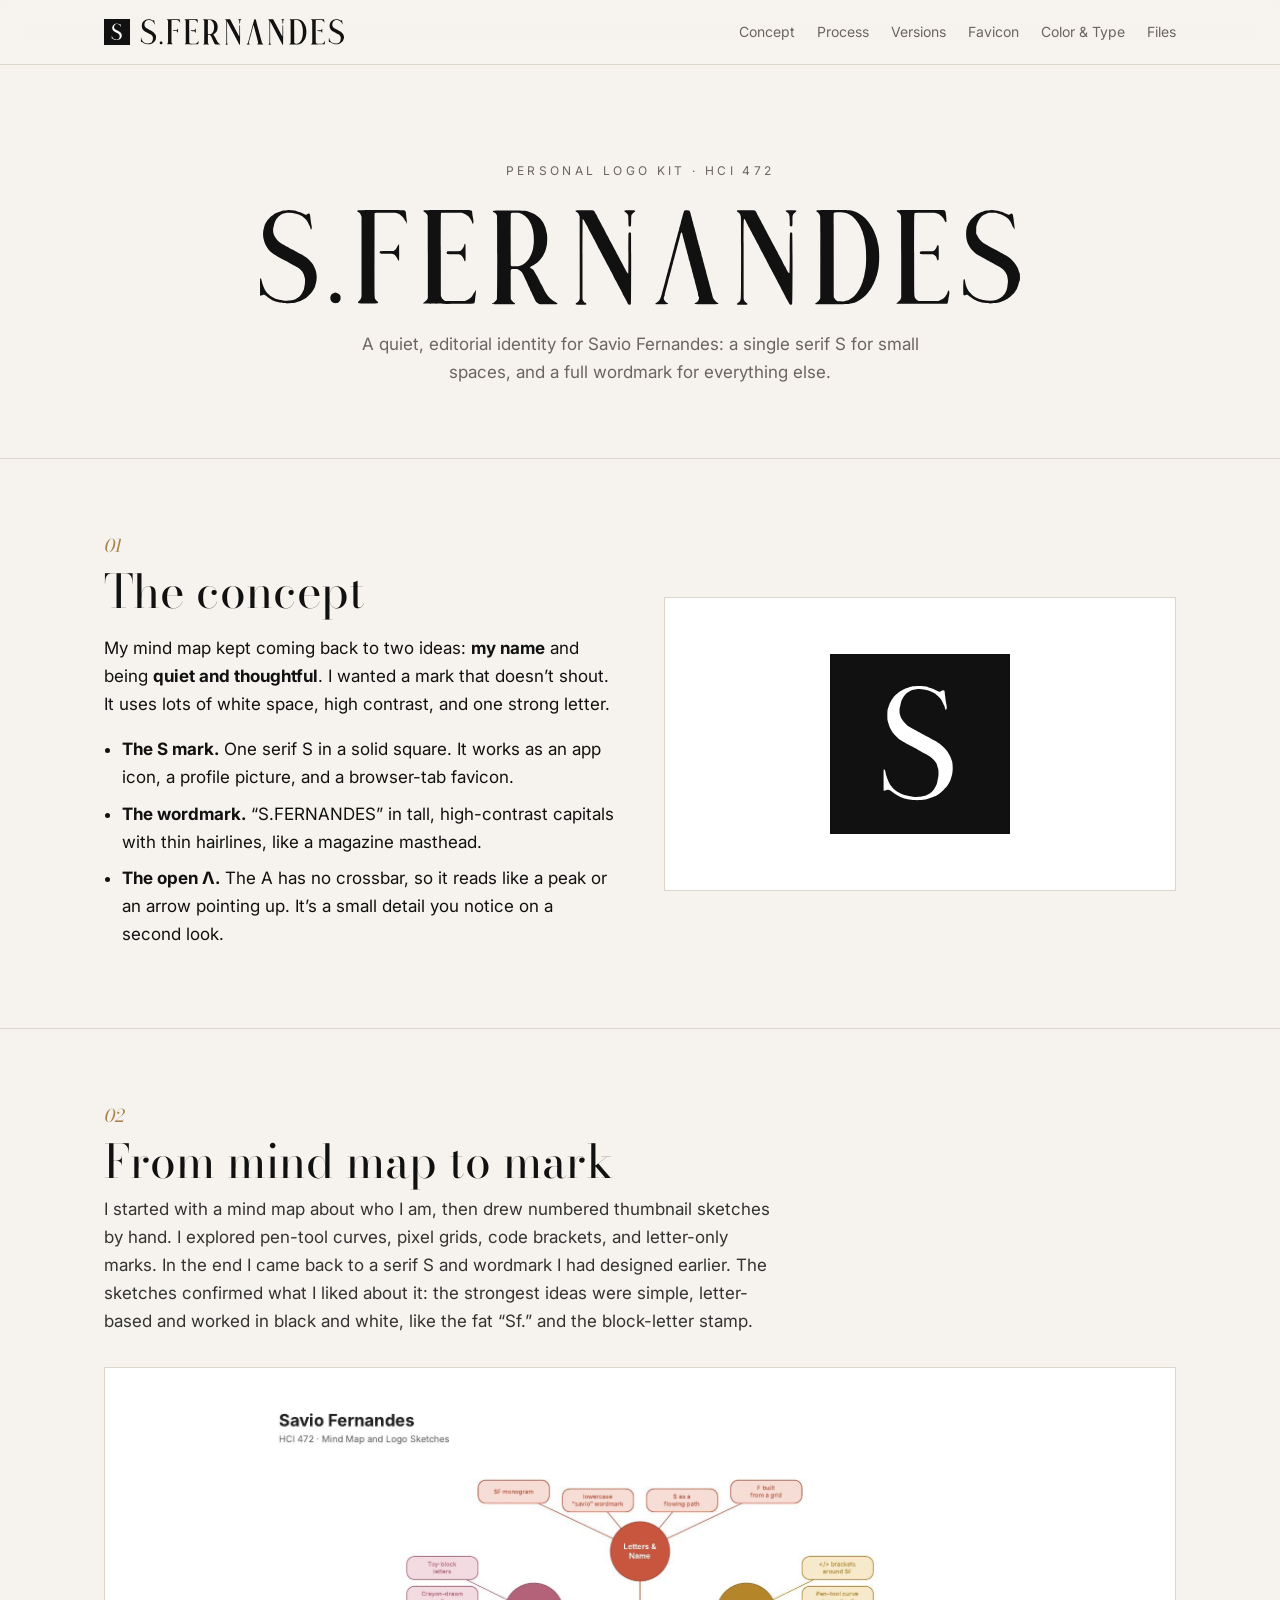
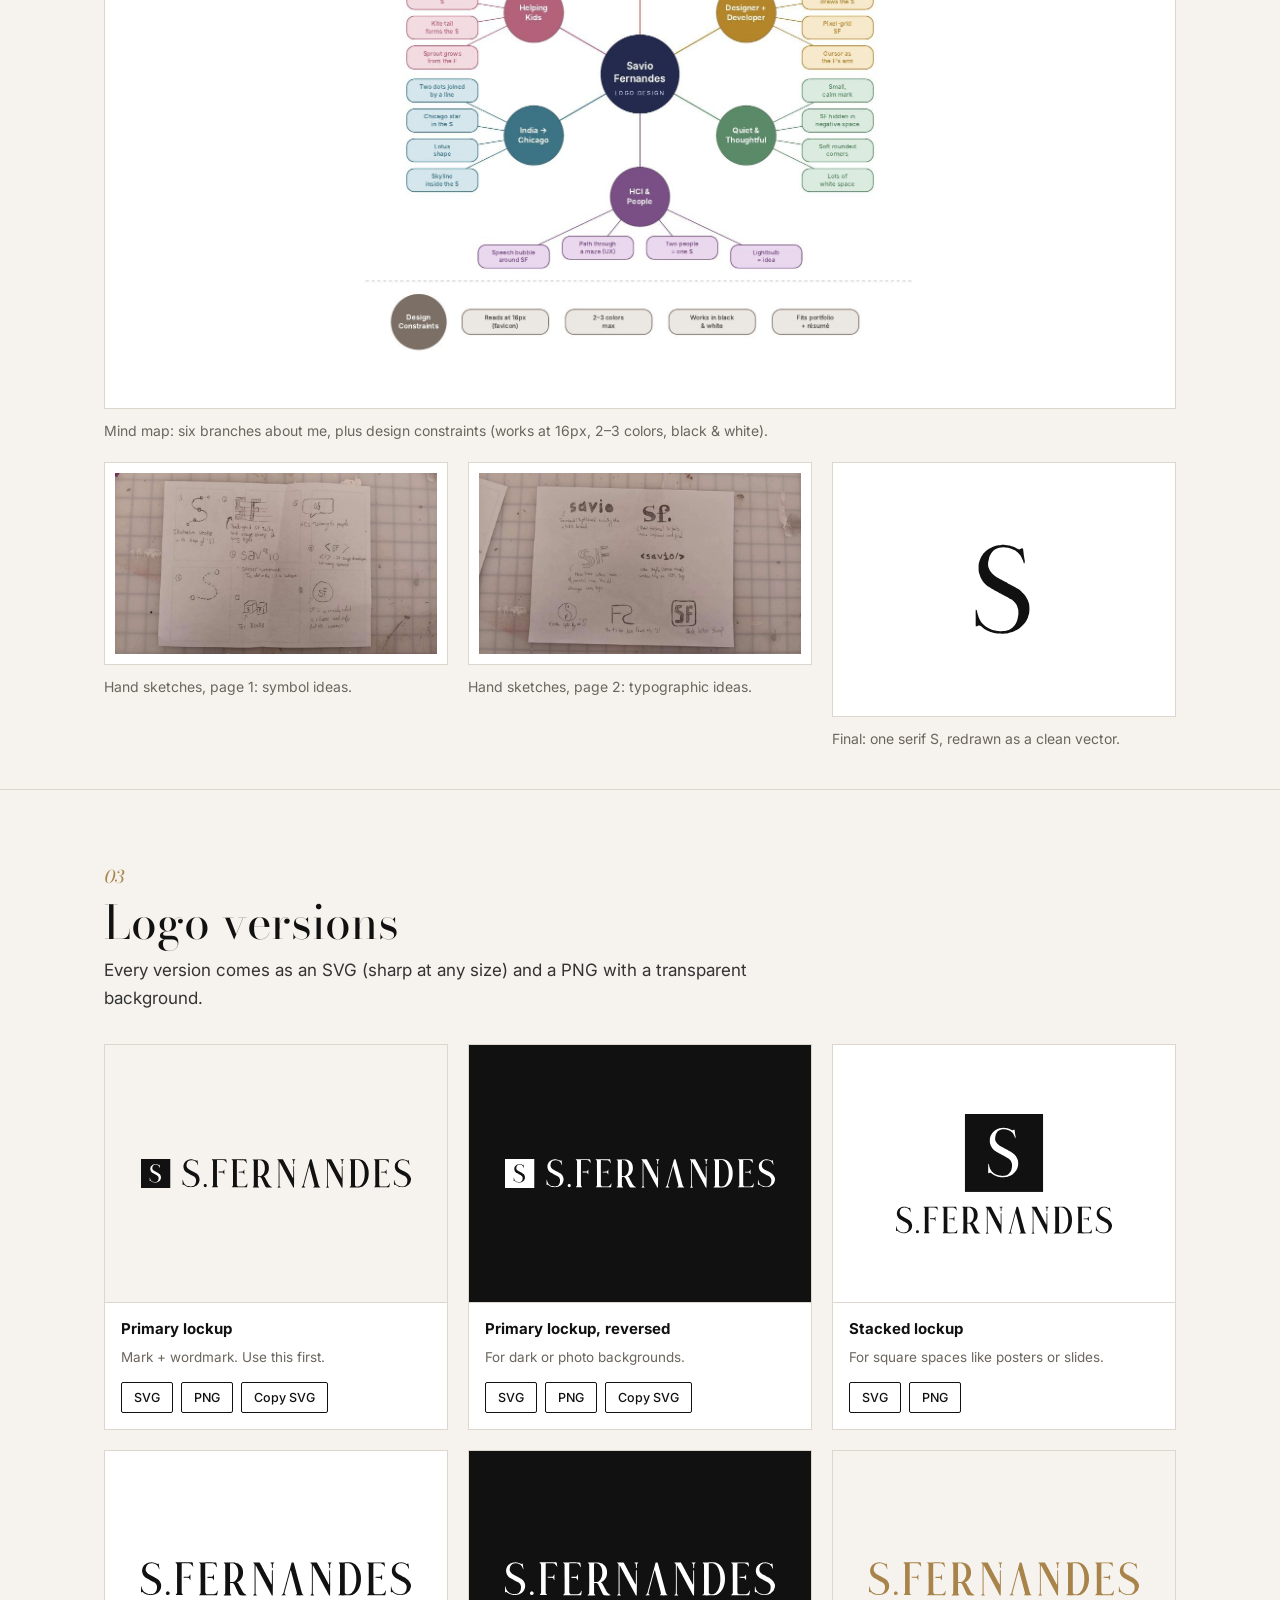
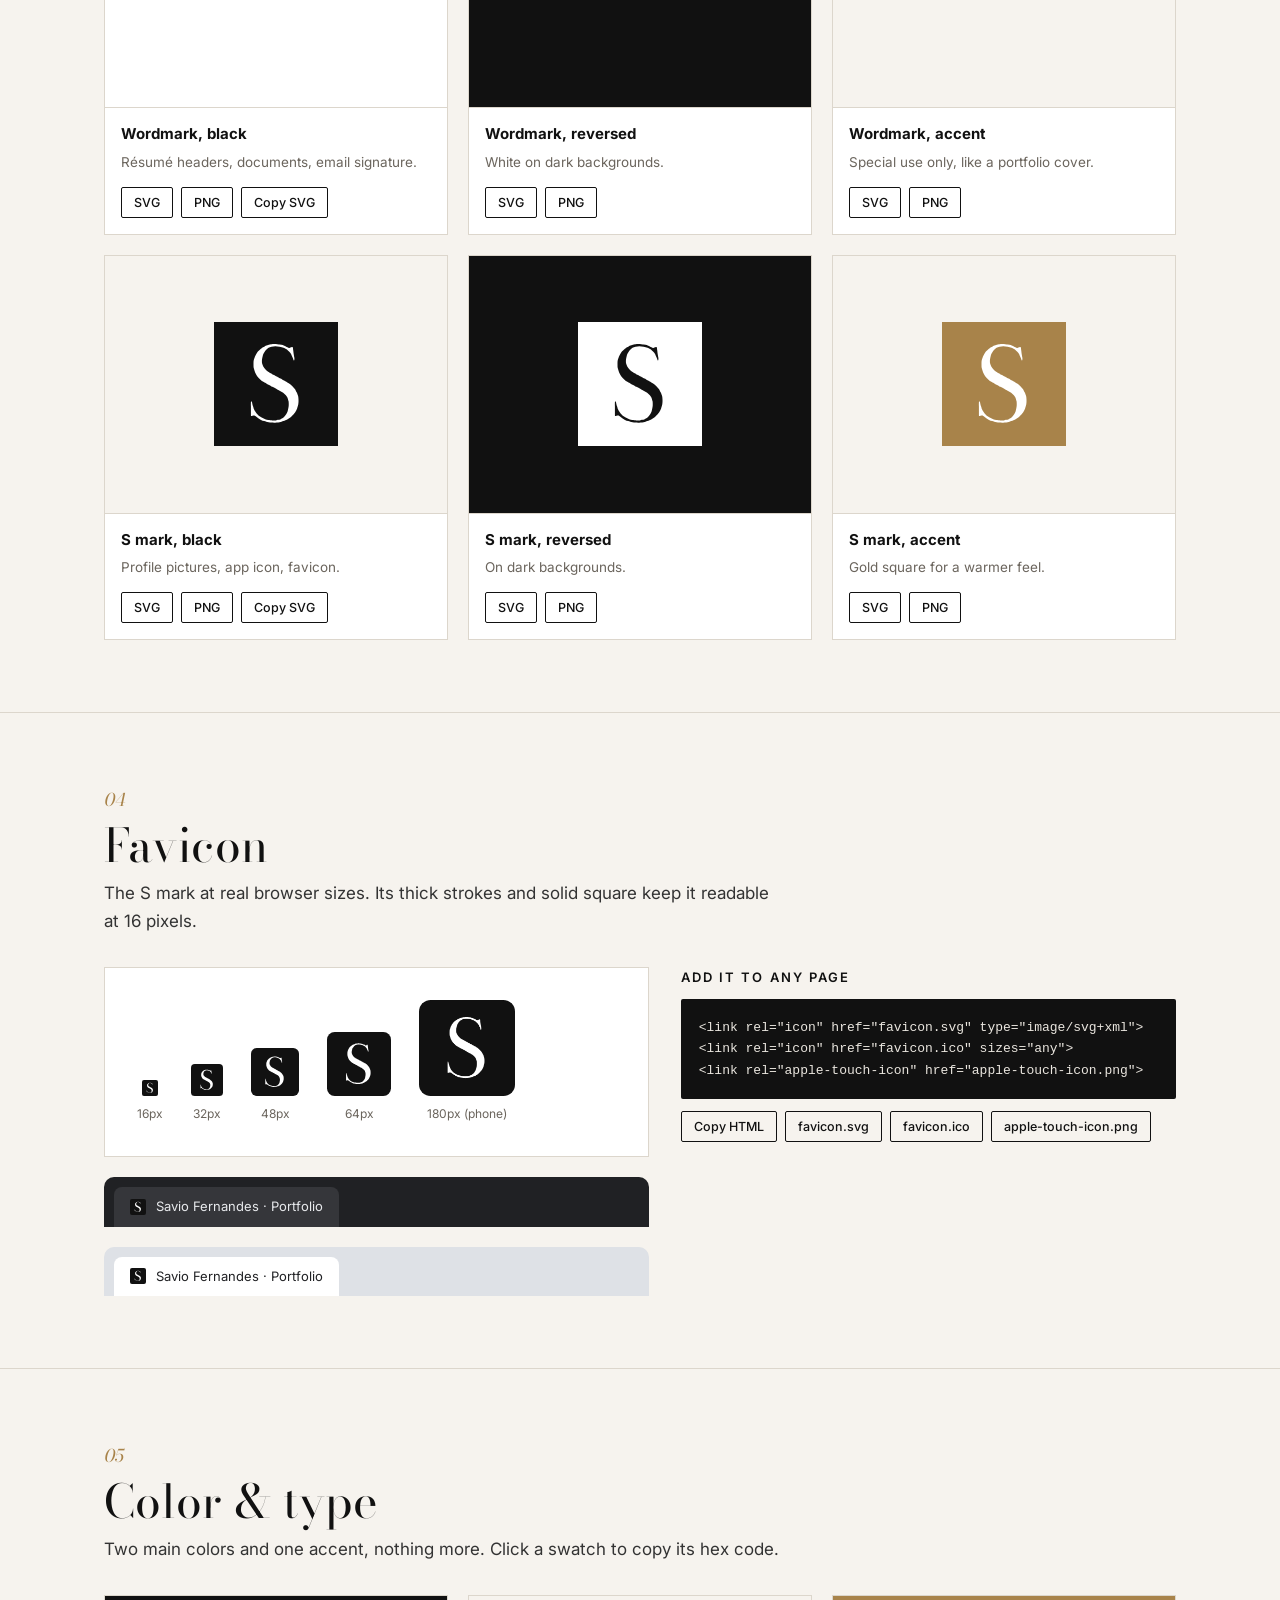
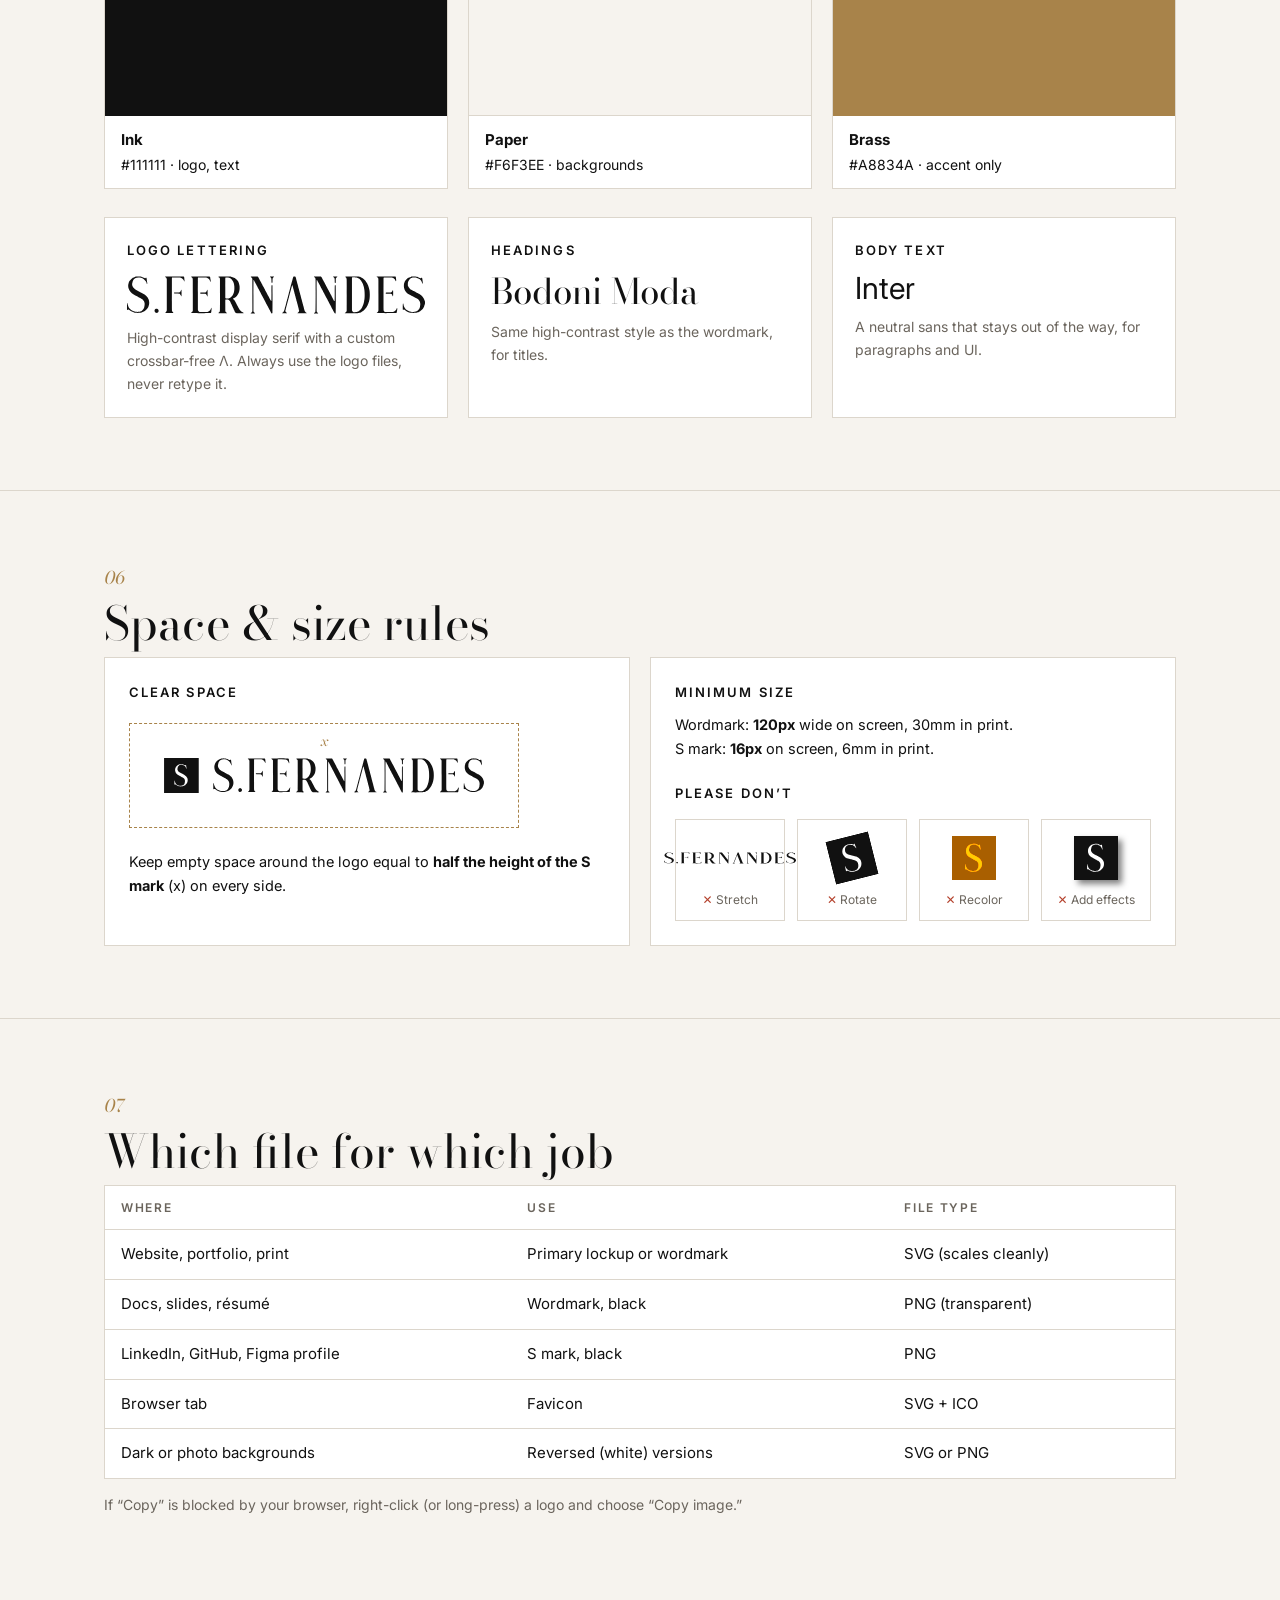
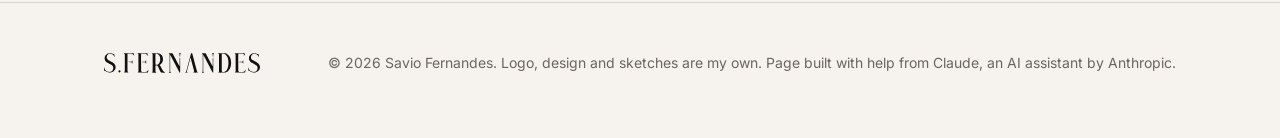
==== Logo/index.html @ 3e01d966 "Add files via upload" ====
<!DOCTYPE html>
<html lang="en">
<head>
  <meta charset="UTF-8">
  <meta name="viewport" content="width=device-width, initial-scale=1.0">
  <meta name="author" content="Savio Fernandes">
  <title>S.Fernandes Logo Kit</title>
  <link rel="icon" href="favicon.svg" type="image/svg+xml">
  <link rel="icon" href="favicon.ico" sizes="any">
  <link rel="apple-touch-icon" href="apple-touch-icon.png">
  <link rel="preconnect" href="https://fonts.googleapis.com">
  <link rel="preconnect" href="https://fonts.gstatic.com" crossorigin>
  <link href="https://fonts.googleapis.com/css2?family=Bodoni+Moda:ital,opsz,wght@0,6..96,400;0,6..96,500;1,6..96,400&family=Inter:wght@400;500;600&display=swap" rel="stylesheet">
  <style>
    :root{
      --ink:#111111; --paper:#F6F3EE; --gold:#A8834A; --line:#dcd6cc; --muted:#6b655d; --white:#ffffff;
      --serif:"Bodoni Moda", Didot, "Times New Roman", serif;
      --sans:"Inter", system-ui, -apple-system, "Segoe UI", sans-serif;
    }
    *{box-sizing:border-box}
    html{scroll-behavior:smooth}
    body{margin:0;background:var(--paper);color:var(--ink);font-family:var(--sans);font-size:17px;line-height:1.65}
    img{max-width:100%;display:block}
    a{color:inherit}
    .wrap{max-width:1120px;margin:0 auto;padding:0 24px}
    @media (max-width:600px){.wrap{padding:0 16px}}

    /* nav */
    .nav{position:sticky;top:0;z-index:10;background:rgba(246,243,238,.92);backdrop-filter:blur(8px);border-bottom:1px solid var(--line)}
    .nav .wrap{display:flex;align-items:center;justify-content:space-between;gap:16px;height:64px}
    .nav .brand img{height:26px;width:auto}
    .nav ul{list-style:none;margin:0;padding:0;display:flex;gap:22px;font-size:14px}
    .nav a{text-decoration:none;color:var(--muted)}
    .nav a:hover{color:var(--ink)}
    @media (max-width:820px){.nav ul{display:none}}

    /* hero */
    .hero{padding:96px 0 72px;text-align:center}
    .hero .eyebrow{font-size:12px;letter-spacing:.28em;text-transform:uppercase;color:var(--muted)}
    .hero .word{width:min(760px,100%);margin:28px auto 24px}
    .hero p{max-width:560px;margin:0 auto;color:var(--muted)}

    section{padding:72px 0;border-top:1px solid var(--line)}
    h2{font-family:var(--serif);font-weight:400;font-size:clamp(2rem,4.5vw,2.9rem);line-height:1.1;margin:0 0 8px}
    h3{font-family:var(--sans);font-size:13px;font-weight:600;letter-spacing:.16em;text-transform:uppercase;margin:0 0 10px}
    .lead{max-width:680px;color:#333;margin:0 0 32px}
    .num{font-family:var(--serif);font-style:italic;color:var(--gold);font-size:1.1rem;margin-bottom:6px;display:block}

    /* concept */
    .concept{display:grid;grid-template-columns:1fr 1fr;gap:48px;align-items:center}
    .concept .art{background:var(--white);border:1px solid var(--line);padding:56px;display:grid;place-items:center}
    .concept .art img{width:180px}
    .concept ul{padding-left:18px;margin:16px 0 0}
    .concept li{margin-bottom:8px}
    @media (max-width:820px){.concept{grid-template-columns:1fr}}

    /* process */
    .process{display:grid;grid-template-columns:repeat(3,1fr);gap:20px}
    figure{margin:0}
    figure .frame{background:var(--white);border:1px solid var(--line);padding:10px}
    figcaption{font-size:14px;color:var(--muted);margin-top:10px}
    .process figure:first-child{grid-column:1 / -1}
    .process figure:first-child .frame img{max-height:620px;margin:0 auto}
    .final-row{display:grid;grid-template-columns:1fr 1fr;gap:20px;margin-top:20px}
    .final-row .frame{display:grid;place-items:center;min-height:200px;padding:40px}
    @media (max-width:820px){.process,.final-row{grid-template-columns:1fr}}

    /* versions */
    .grid{display:grid;grid-template-columns:repeat(3,1fr);gap:20px}
    @media (max-width:900px){.grid{grid-template-columns:repeat(2,1fr)}}
    @media (max-width:560px){.grid{grid-template-columns:1fr}}
    .card{border:1px solid var(--line);background:var(--white);display:flex;flex-direction:column}
    .card .stage{aspect-ratio:4/3;display:grid;place-items:center;padding:36px}
    .card .stage img{max-height:100%;width:auto;max-width:100%}
    .card .stage.wide img{width:100%;height:auto}
    .card .stage.ink{background:var(--ink)}
    .card .stage.paper{background:var(--paper)}
    .card .meta{padding:14px 16px 16px;border-top:1px solid var(--line)}
    .card .meta b{display:block;font-size:15px}
    .card .meta span{font-size:13.5px;color:var(--muted)}
    .btns{display:flex;flex-wrap:wrap;gap:8px;margin-top:12px}
    .btn{font:500 12.5px var(--sans);padding:7px 12px;border:1px solid var(--ink);background:transparent;color:var(--ink);cursor:pointer;text-decoration:none;border-radius:2px}
    .btn:hover{background:var(--ink);color:var(--white)}
    .btn.done{background:var(--gold);border-color:var(--gold);color:var(--white)}

    /* favicon */
    .fav{display:grid;grid-template-columns:1.1fr 1fr;gap:32px;align-items:start}
    .fav > div{min-width:0}
    @media (max-width:820px){.fav{grid-template-columns:1fr}}
    @media (max-width:560px){.sizes{gap:18px;padding:20px}.sizes div:last-child img{width:72px;height:72px}}
    .sizes{display:flex;align-items:flex-end;gap:28px;flex-wrap:wrap;background:var(--white);border:1px solid var(--line);padding:32px}
    .sizes div{text-align:center;font-size:12px;color:var(--muted)}
    .sizes img{margin:0 auto 8px;image-rendering:auto}
    .tab{margin-top:20px;background:#202124;border-radius:10px 10px 0 0;padding:10px 10px 0}
    .tab .t{display:inline-flex;align-items:center;gap:10px;background:#35363a;color:#e8eaed;font-size:13px;padding:9px 16px;border-radius:8px 8px 0 0;max-width:100%}
    .tab .t img{width:16px;height:16px}
    .tab.light{background:#dee1e6}
    .tab.light .t{background:#fff;color:#202124}
    pre{background:var(--ink);color:#eae6df;padding:18px;font-size:13px;overflow-x:auto;border-radius:2px;margin:0}

    /* colors & type */
    .swatches{display:grid;grid-template-columns:repeat(3,1fr);gap:20px}
    @media (max-width:640px){.swatches{grid-template-columns:1fr}}
    .sw{border:1px solid var(--line);background:var(--white);cursor:pointer;text-align:left;padding:0;font:inherit;color:inherit}
    .sw .chip{height:120px}
    .sw .info{padding:12px 16px;font-size:14px}
    .sw .info b{display:block;font-size:15px}
    .type{display:grid;grid-template-columns:repeat(3,1fr);gap:20px;margin-top:28px}
    @media (max-width:820px){.type{grid-template-columns:1fr}}
    .type > div{border:1px solid var(--line);background:var(--white);padding:22px}
    .type .sample{font-size:2.2rem;line-height:1.1;margin:6px 0 10px}

    /* rules */
    .rules{display:grid;grid-template-columns:1fr 1fr;gap:20px}
    @media (max-width:820px){.rules{grid-template-columns:1fr}}
    .rules .box{border:1px solid var(--line);background:var(--white);padding:24px}
    .clear{position:relative;padding:34px;border:1px dashed var(--gold);display:inline-block;margin:10px 0 14px}
    .clear img{width:min(320px,60vw)}
    .clear::after{content:"x";position:absolute;top:6px;left:50%;transform:translateX(-50%);font:italic 14px var(--serif);color:var(--gold)}
    .dont{display:grid;grid-template-columns:repeat(4,1fr);gap:12px;margin-top:14px}
    @media (max-width:560px){.dont{grid-template-columns:repeat(2,1fr)}}
    .dont div{border:1px solid var(--line);padding:16px 10px 10px;text-align:center;font-size:12px;color:var(--muted)}
    .dont img{height:44px;width:auto;margin:0 auto 10px}
    .dont .x{color:#b4402b;font-weight:600}

    /* files table */
    table{width:100%;border-collapse:collapse;font-size:15px;background:var(--white);border:1px solid var(--line)}
    th,td{text-align:left;padding:12px 16px;border-bottom:1px solid var(--line);vertical-align:top}
    th{font-size:12px;letter-spacing:.14em;text-transform:uppercase;color:var(--muted);font-weight:600}
    .table-wrap{overflow-x:auto}

    footer{padding:48px 0 64px;border-top:1px solid var(--line);font-size:14px;color:var(--muted)}
    footer .wrap{display:flex;justify-content:space-between;gap:24px;flex-wrap:wrap;align-items:center}
    footer img{height:20px;width:auto}
    .toast{position:fixed;bottom:20px;left:50%;transform:translateX(-50%);background:var(--ink);color:#fff;padding:10px 16px;font-size:14px;border-radius:2px;opacity:0;transition:opacity .2s;pointer-events:none}
    .toast.show{opacity:1}
  </style>
</head>
<body>

<nav class="nav">
  <div class="wrap">
    <a class="brand" href="#top" aria-label="S.Fernandes home"><img src="files/sf-lockup-black.svg" alt="S.Fernandes logo"></a>
    <ul>
      <li><a href="#concept">Concept</a></li>
      <li><a href="#process">Process</a></li>
      <li><a href="#versions">Versions</a></li>
      <li><a href="#favicon">Favicon</a></li>
      <li><a href="#color-type">Color &amp; Type</a></li>
      <li><a href="#files">Files</a></li>
    </ul>
  </div>
</nav>

<header class="hero" id="top">
  <div class="wrap">
    <div class="eyebrow">Personal Logo Kit · HCI 472</div>
    <img class="word" src="files/sf-wordmark-black.svg" alt="S.FERNANDES wordmark">
    <p>A quiet, editorial identity for Savio Fernandes: a single serif S for small spaces, and a full wordmark for everything else.</p>
  </div>
</header>

<!-- 1. CONCEPT -->
<section id="concept">
  <div class="wrap concept">
    <div>
      <span class="num">01</span>
      <h2>The concept</h2>
      <p>My mind map kept coming back to two ideas: <b>my name</b> and being <b>quiet and thoughtful</b>. I wanted a mark that doesn’t shout. It uses lots of white space, high contrast, and one strong letter.</p>
      <ul>
        <li><b>The S mark.</b> One serif S in a solid square. It works as an app icon, a profile picture, and a browser-tab favicon.</li>
        <li><b>The wordmark.</b> “S.FERNANDES” in tall, high-contrast capitals with thin hairlines, like a magazine masthead.</li>
        <li><b>The open Λ.</b> The A has no crossbar, so it reads like a peak or an arrow pointing up. It’s a small detail you notice on a second look.</li>
      </ul>
    </div>
    <div class="art"><img src="files/sf-mark-black.svg" alt="S mark: white serif S on a black square"></div>
  </div>
</section>

<!-- 2. PROCESS -->
<section id="process">
  <div class="wrap">
    <span class="num">02</span>
    <h2>From mind map to mark</h2>
    <p class="lead">I started with a mind map about who I am, then drew numbered thumbnail sketches by hand. I explored pen-tool curves, pixel grids, code brackets, and letter-only marks. In the end I came back to a serif S and wordmark I had designed earlier. The sketches confirmed what I liked about it: the strongest ideas were simple, letter-based and worked in black and white, like the fat “Sf.” and the block-letter stamp.</p>
    <div class="process">
      <figure>
        <div class="frame"><img src="img/mind-map.jpg" alt="Mind map with branches: Letters and Name, Designer plus Developer, Quiet and Thoughtful, HCI and People, India to Chicago, Helping Kids, and design constraints" loading="lazy"></div>
        <figcaption>Mind map: six branches about me, plus design constraints (works at 16px, 2–3 colors, black &amp; white).</figcaption>
      </figure>
      <figure>
        <div class="frame"><img src="img/sketches-1.jpg" alt="Hand-drawn logo sketches 1 to 8, including a pen-tool S, pixel-grid SF, speech bubble and toy blocks" loading="lazy"></div>
        <figcaption>Hand sketches, page 1: symbol ideas.</figcaption>
      </figure>
      <figure>
        <div class="frame"><img src="img/sketches-2.jpg" alt="Hand-drawn typographic logo sketches including savio, Sf., neon SF, code-style savio and block-letter SF stamp" loading="lazy"></div>
        <figcaption>Hand sketches, page 2: typographic ideas.</figcaption>
      </figure>
      <figure>
        <div class="frame" style="display:grid;place-items:center;min-height:100%;padding:40px"><img src="files/sf-mark-s-only-black.svg" alt="Final S letterform" style="width:140px"></div>
        <figcaption>Final: one serif S, redrawn as a clean vector.</figcaption>
      </figure>
    </div>
  </div>
</section>

<!-- 3. VERSIONS -->
<section id="versions">
  <div class="wrap">
    <span class="num">03</span>
    <h2>Logo versions</h2>
    <p class="lead">Every version comes as an SVG (sharp at any size) and a PNG with a transparent background.</p>
    <div class="grid">

      <div class="card"><div class="stage paper wide"><img src="files/sf-lockup-black.svg" alt="Primary lockup, black"></div>
        <div class="meta"><b>Primary lockup</b><span>Mark + wordmark. Use this first.</span>
        <div class="btns"><a class="btn" href="files/sf-lockup-black.svg" download>SVG</a><a class="btn" href="files/sf-lockup-black.png" download>PNG</a><button class="btn" data-copy-svg="files/sf-lockup-black.svg">Copy SVG</button></div></div></div>

      <div class="card"><div class="stage ink wide"><img src="files/sf-lockup-white.svg" alt="Primary lockup, reversed white"></div>
        <div class="meta"><b>Primary lockup, reversed</b><span>For dark or photo backgrounds.</span>
        <div class="btns"><a class="btn" href="files/sf-lockup-white.svg" download>SVG</a><a class="btn" href="files/sf-lockup-white.png" download>PNG</a><button class="btn" data-copy-svg="files/sf-lockup-white.svg">Copy SVG</button></div></div></div>

      <div class="card"><div class="stage"><img src="files/sf-stacked-black.svg" alt="Stacked lockup" style="width:80%;height:auto"></div>
        <div class="meta"><b>Stacked lockup</b><span>For square spaces like posters or slides.</span>
        <div class="btns"><a class="btn" href="files/sf-stacked-black.svg" download>SVG</a><a class="btn" href="files/sf-stacked-black.png" download>PNG</a></div></div></div>

      <div class="card"><div class="stage wide"><img src="files/sf-wordmark-black.svg" alt="Wordmark black"></div>
        <div class="meta"><b>Wordmark, black</b><span>Résumé headers, documents, email signature.</span>
        <div class="btns"><a class="btn" href="files/sf-wordmark-black.svg" download>SVG</a><a class="btn" href="files/sf-wordmark-black.png" download>PNG</a><button class="btn" data-copy-svg="files/sf-wordmark-black.svg">Copy SVG</button></div></div></div>

      <div class="card"><div class="stage ink wide"><img src="files/sf-wordmark-white.svg" alt="Wordmark white"></div>
        <div class="meta"><b>Wordmark, reversed</b><span>White on dark backgrounds.</span>
        <div class="btns"><a class="btn" href="files/sf-wordmark-white.svg" download>SVG</a><a class="btn" href="files/sf-wordmark-white.png" download>PNG</a></div></div></div>

      <div class="card"><div class="stage paper wide"><img src="files/sf-wordmark-gold.svg" alt="Wordmark gold"></div>
        <div class="meta"><b>Wordmark, accent</b><span>Special use only, like a portfolio cover.</span>
        <div class="btns"><a class="btn" href="files/sf-wordmark-gold.svg" download>SVG</a><a class="btn" href="files/sf-wordmark-gold.png" download>PNG</a></div></div></div>

      <div class="card"><div class="stage paper"><img src="files/sf-mark-black.svg" alt="S mark black" style="width:46%;height:auto"></div>
        <div class="meta"><b>S mark, black</b><span>Profile pictures, app icon, favicon.</span>
        <div class="btns"><a class="btn" href="files/sf-mark-black.svg" download>SVG</a><a class="btn" href="files/sf-mark-black.png" download>PNG</a><button class="btn" data-copy-svg="files/sf-mark-black.svg">Copy SVG</button></div></div></div>

      <div class="card"><div class="stage ink"><img src="files/sf-mark-white.svg" alt="S mark white" style="width:46%;height:auto"></div>
        <div class="meta"><b>S mark, reversed</b><span>On dark backgrounds.</span>
        <div class="btns"><a class="btn" href="files/sf-mark-white.svg" download>SVG</a><a class="btn" href="files/sf-mark-white.png" download>PNG</a></div></div></div>

      <div class="card"><div class="stage paper"><img src="files/sf-mark-gold.svg" alt="S mark gold" style="width:46%;height:auto"></div>
        <div class="meta"><b>S mark, accent</b><span>Gold square for a warmer feel.</span>
        <div class="btns"><a class="btn" href="files/sf-mark-gold.svg" download>SVG</a><a class="btn" href="files/sf-mark-gold.png" download>PNG</a></div></div></div>

    </div>
  </div>
</section>

<!-- 4. FAVICON -->
<section id="favicon">
  <div class="wrap">
    <span class="num">04</span>
    <h2>Favicon</h2>
    <p class="lead">The S mark at real browser sizes. Its thick strokes and solid square keep it readable at 16 pixels.</p>
    <div class="fav">
      <div>
        <div class="sizes">
          <div><img src="favicon.svg" width="16" height="16" alt="">16px</div>
          <div><img src="favicon.svg" width="32" height="32" alt="">32px</div>
          <div><img src="favicon.svg" width="48" height="48" alt="">48px</div>
          <div><img src="favicon.svg" width="64" height="64" alt="">64px</div>
          <div><img src="apple-touch-icon.png" width="96" height="96" alt="">180px (phone)</div>
        </div>
        <div class="tab"><span class="t"><img src="favicon.svg" alt="">Savio Fernandes · Portfolio</span></div>
        <div class="tab light"><span class="t"><img src="favicon.svg" alt="">Savio Fernandes · Portfolio</span></div>
      </div>
      <div>
        <h3>Add it to any page</h3>
<pre id="favcode">&lt;link rel="icon" href="favicon.svg" type="image/svg+xml"&gt;
&lt;link rel="icon" href="favicon.ico" sizes="any"&gt;
&lt;link rel="apple-touch-icon" href="apple-touch-icon.png"&gt;</pre>
        <div class="btns">
          <button class="btn" data-copy-text="favcode">Copy HTML</button>
          <a class="btn" href="favicon.svg" download>favicon.svg</a>
          <a class="btn" href="favicon.ico" download>favicon.ico</a>
          <a class="btn" href="apple-touch-icon.png" download>apple-touch-icon.png</a>
        </div>
      </div>
    </div>
  </div>
</section>

<!-- 5. COLOR & TYPE -->
<section id="color-type">
  <div class="wrap">
    <span class="num">05</span>
    <h2>Color &amp; type</h2>
    <p class="lead">Two main colors and one accent, nothing more. Click a swatch to copy its hex code.</p>
    <div class="swatches">
      <button class="sw" data-hex="#111111"><div class="chip" style="background:#111111"></div><div class="info"><b>Ink</b>#111111 · logo, text</div></button>
      <button class="sw" data-hex="#F6F3EE"><div class="chip" style="background:#F6F3EE;border-bottom:1px solid var(--line)"></div><div class="info"><b>Paper</b>#F6F3EE · backgrounds</div></button>
      <button class="sw" data-hex="#A8834A"><div class="chip" style="background:#A8834A"></div><div class="info"><b>Brass</b>#A8834A · accent only</div></button>
    </div>
    <div class="type">
      <div><h3>Logo lettering</h3><img src="files/sf-wordmark-black.svg" alt="" style="margin:14px 0 12px"><p style="margin:0;font-size:14px;color:var(--muted)">High-contrast display serif with a custom crossbar-free Λ. Always use the logo files, never retype it.</p></div>
      <div><h3>Headings</h3><div class="sample" style="font-family:var(--serif)">Bodoni Moda</div><p style="margin:0;font-size:14px;color:var(--muted)">Same high-contrast style as the wordmark, for titles.</p></div>
      <div><h3>Body text</h3><div class="sample" style="font-family:var(--sans);font-size:1.9rem">Inter</div><p style="margin:0;font-size:14px;color:var(--muted)">A neutral sans that stays out of the way, for paragraphs and UI.</p></div>
    </div>
  </div>
</section>

<!-- 6. RULES -->
<section id="rules">
  <div class="wrap">
    <span class="num">06</span>
    <h2>Space &amp; size rules</h2>
    <div class="rules">
      <div class="box">
        <h3>Clear space</h3>
        <div class="clear"><img src="files/sf-lockup-black.svg" alt="Lockup with clear space shown"></div>
        <p style="margin:0;font-size:14.5px">Keep empty space around the logo equal to <b>half the height of the S mark</b> (x) on every side.</p>
      </div>
      <div class="box">
        <h3>Minimum size</h3>
        <p style="font-size:14.5px;margin:0 0 6px">Wordmark: <b>120px</b> wide on screen, 30mm in print.<br>S mark: <b>16px</b> on screen, 6mm in print.</p>
        <h3 style="margin-top:22px">Please don’t</h3>
        <div class="dont">
          <div><img src="files/sf-wordmark-black.svg" alt="" style="transform:scaleX(1.5);height:16px;margin:14px auto 24px"><span class="x">✕</span> Stretch</div>
          <div><img src="files/sf-mark-black.svg" alt="" style="transform:rotate(-14deg)"><span class="x">✕</span> Rotate</div>
          <div><img src="files/sf-mark-black.svg" alt="" style="filter:hue-rotate(90deg) invert(.3) sepia(1) saturate(6)"><span class="x">✕</span> Recolor</div>
          <div><img src="files/sf-mark-black.svg" alt="" style="filter:drop-shadow(4px 4px 3px rgba(0,0,0,.5))"><span class="x">✕</span> Add effects</div>
        </div>
      </div>
    </div>
  </div>
</section>

<!-- 7. FILES -->
<section id="files">
  <div class="wrap">
    <span class="num">07</span>
    <h2>Which file for which job</h2>
    <div class="table-wrap">
      <table>
        <tr><th>Where</th><th>Use</th><th>File type</th></tr>
        <tr><td>Website, portfolio, print</td><td>Primary lockup or wordmark</td><td>SVG (scales cleanly)</td></tr>
        <tr><td>Docs, slides, résumé</td><td>Wordmark, black</td><td>PNG (transparent)</td></tr>
        <tr><td>LinkedIn, GitHub, Figma profile</td><td>S mark, black</td><td>PNG</td></tr>
        <tr><td>Browser tab</td><td>Favicon</td><td>SVG + ICO</td></tr>
        <tr><td>Dark or photo backgrounds</td><td>Reversed (white) versions</td><td>SVG or PNG</td></tr>
      </table>
    </div>
    <p style="font-size:14px;color:var(--muted);margin-top:14px">If “Copy” is blocked by your browser, right-click (or long-press) a logo and choose “Copy image.”</p>
  </div>
</section>

<footer>
  <div class="wrap">
    <img src="files/sf-wordmark-black.svg" alt="S.FERNANDES">
    <span>© 2026 Savio Fernandes. Logo, design and sketches are my own. Page built with help from Claude, an AI assistant by Anthropic.</span>
  </div>
</footer>

<div class="toast" id="toast">Copied</div>

<script>
  const toast = document.getElementById('toast');
  function flash(msg, btn){
    toast.textContent = msg; toast.classList.add('show');
    setTimeout(() => toast.classList.remove('show'), 1400);
    if (btn){ btn.classList.add('done'); setTimeout(() => btn.classList.remove('done'), 1400); }
  }
  async function copy(text, btn, msg){
    try { await navigator.clipboard.writeText(text); flash(msg, btn); }
    catch(e){ flash('Copy blocked. Right-click the logo instead.', btn); }
  }
  document.querySelectorAll('[data-copy-svg]').forEach(b => b.addEventListener('click', async () => {
    try { const r = await fetch(b.dataset.copySvg); copy(await r.text(), b, 'SVG code copied'); }
    catch(e){ flash('Copy works once the page is online.', b); }
  }));
  document.querySelectorAll('[data-copy-text]').forEach(b => b.addEventListener('click', () =>
    copy(document.getElementById(b.dataset.copyText).textContent, b, 'HTML copied')));
  document.querySelectorAll('[data-hex]').forEach(b => b.addEventListener('click', () =>
    copy(b.dataset.hex, null, b.dataset.hex + ' copied')));
</script>
</body>
</html>
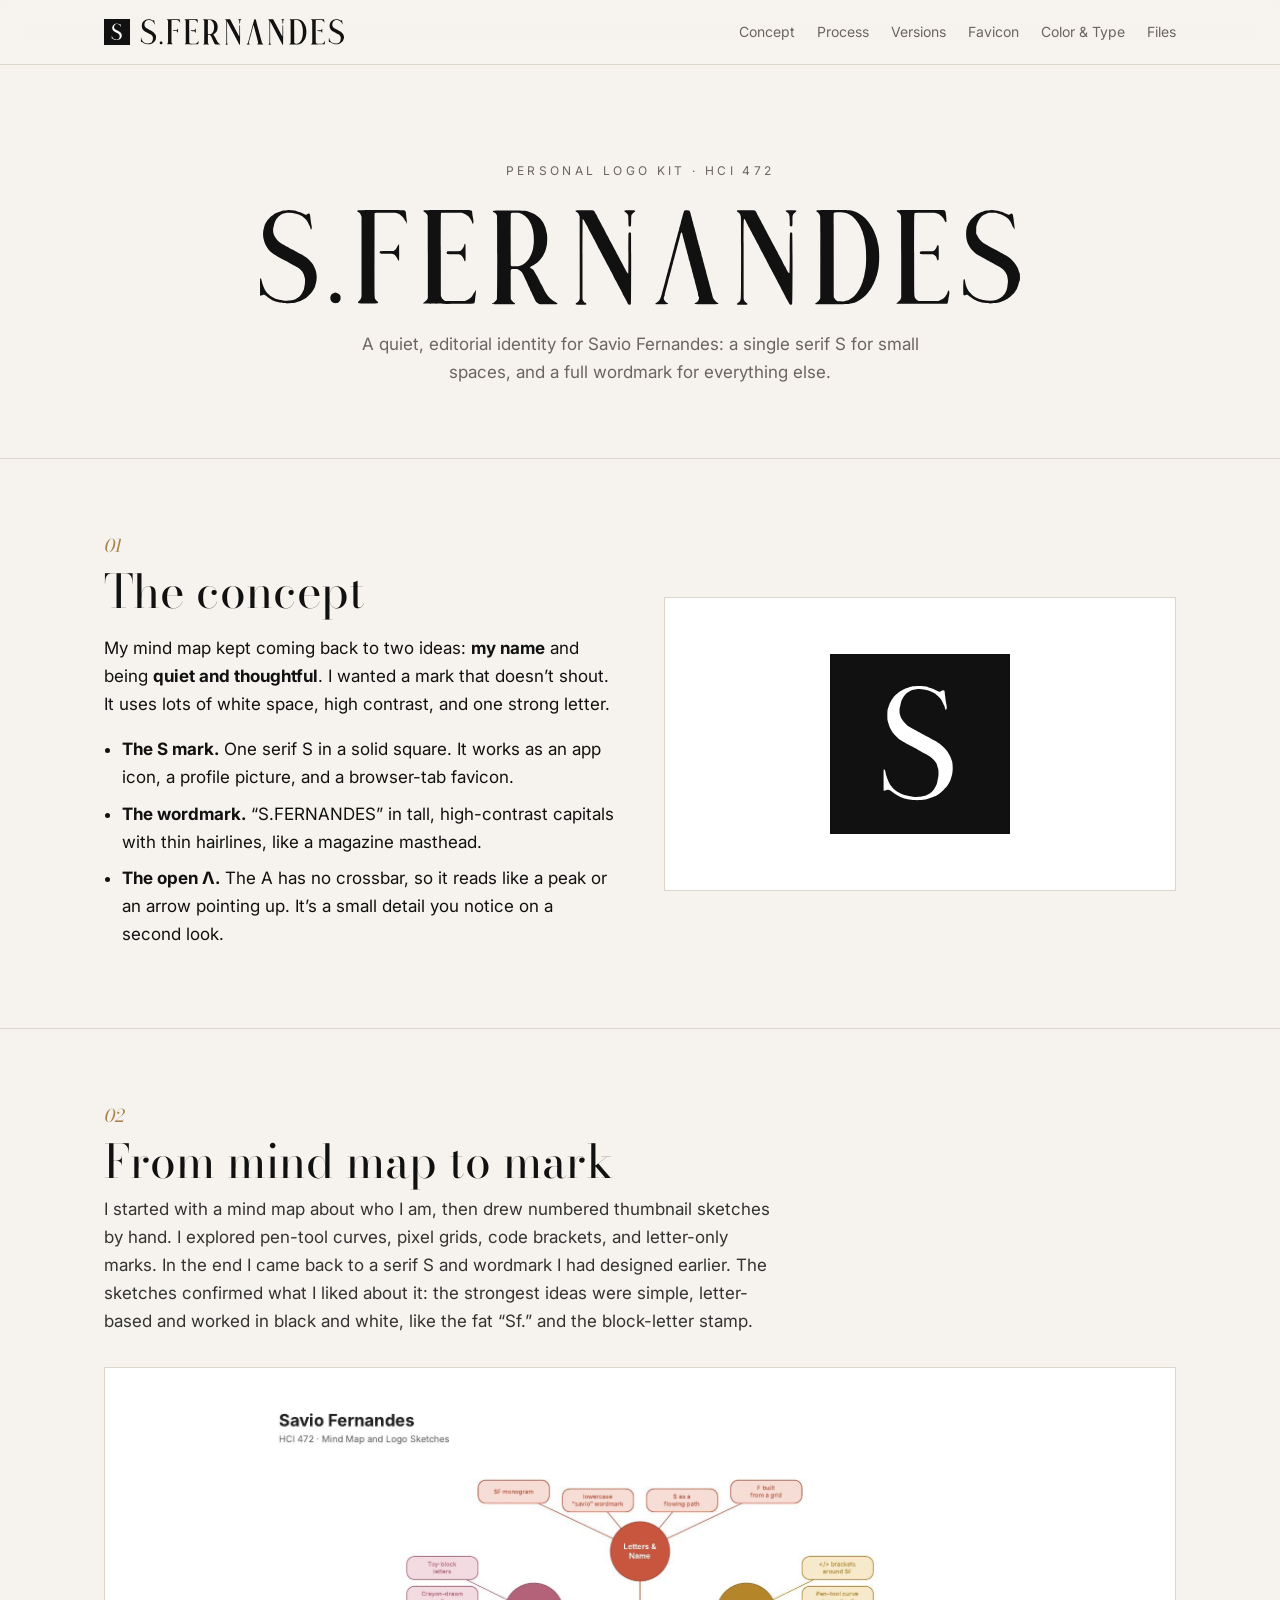
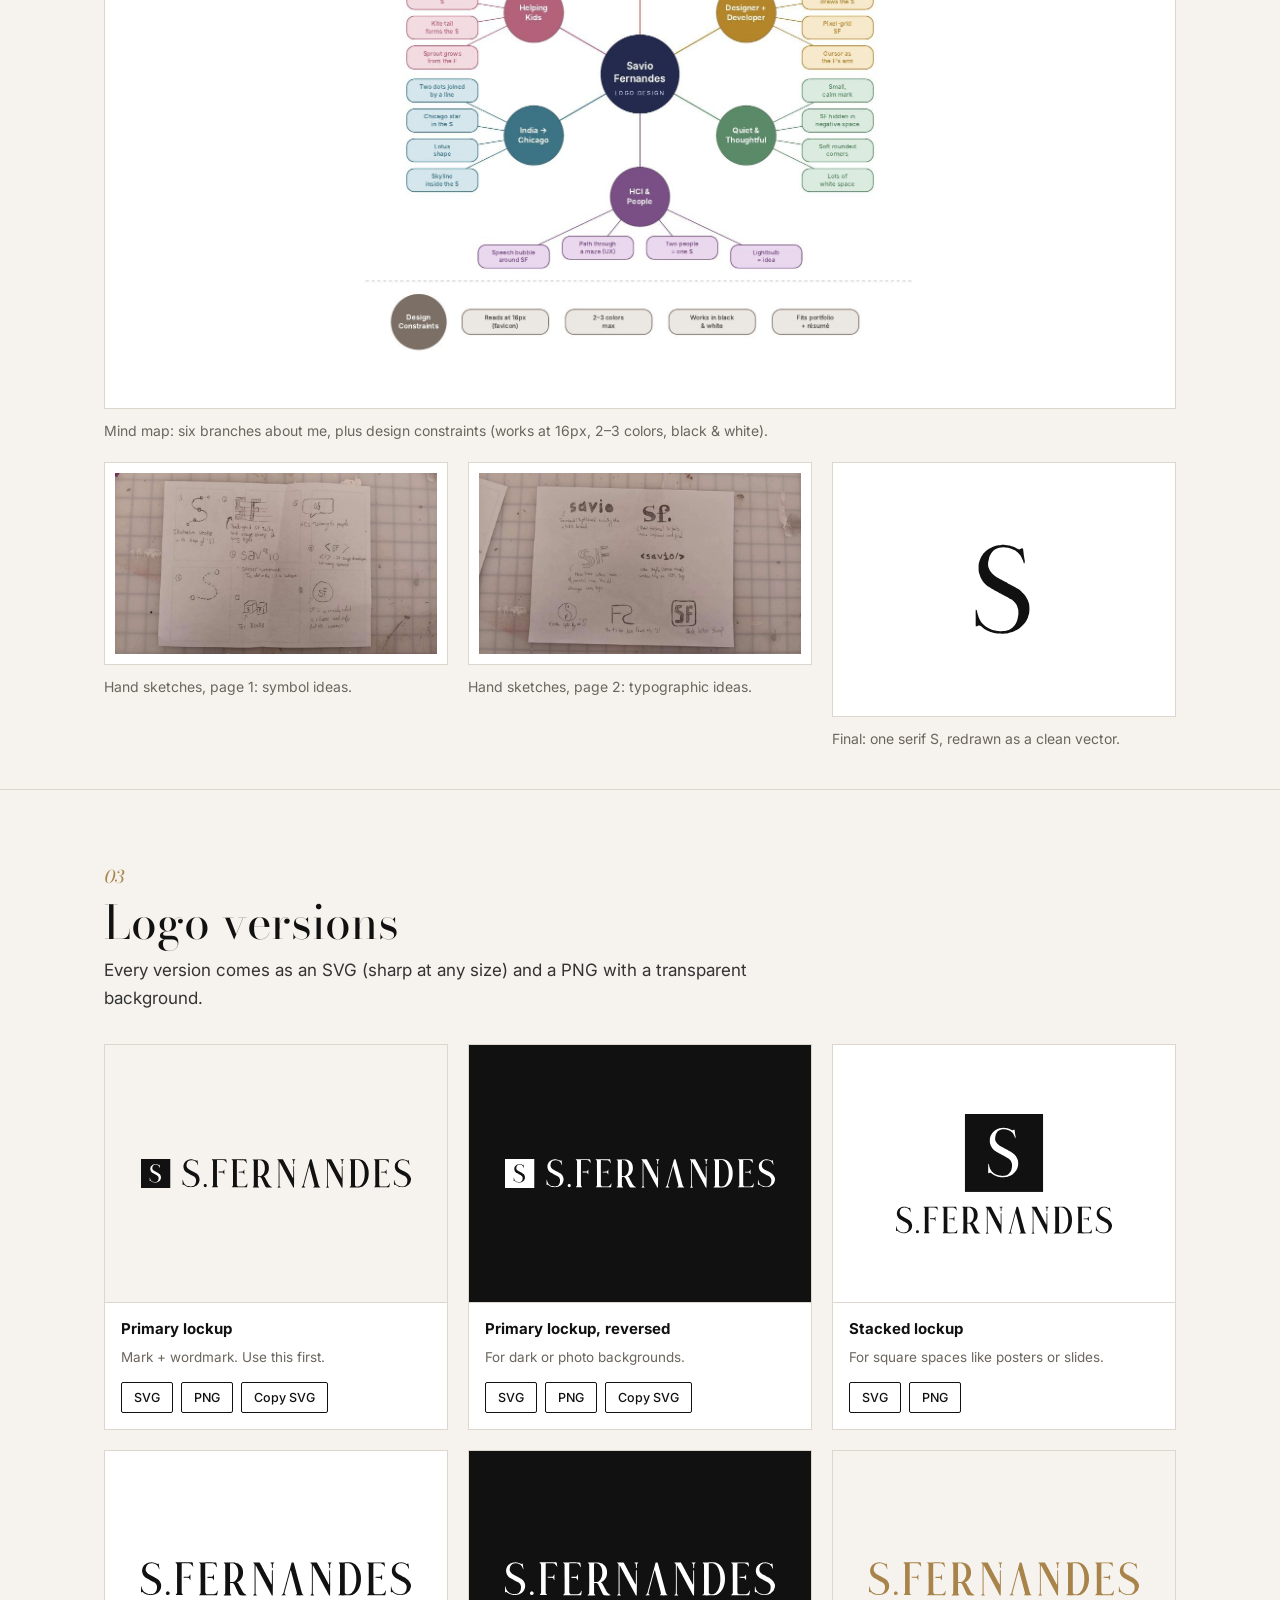
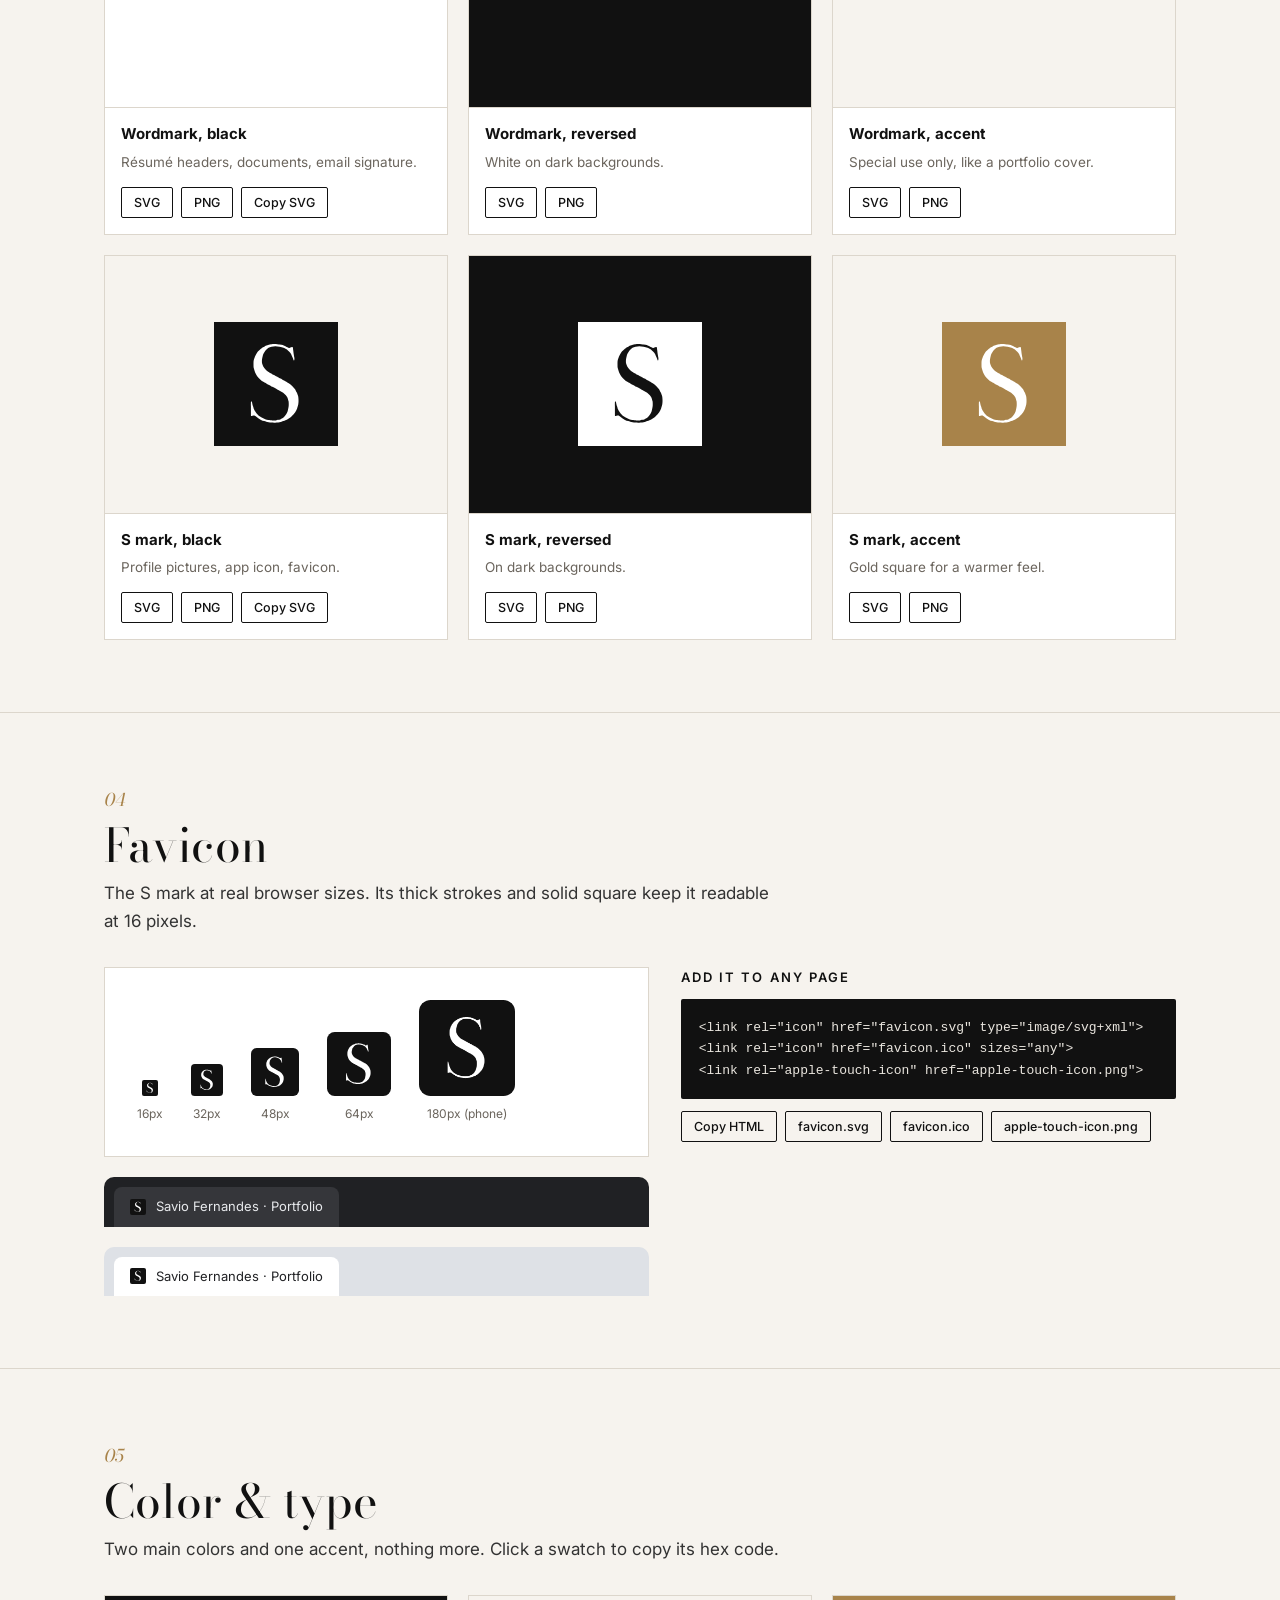
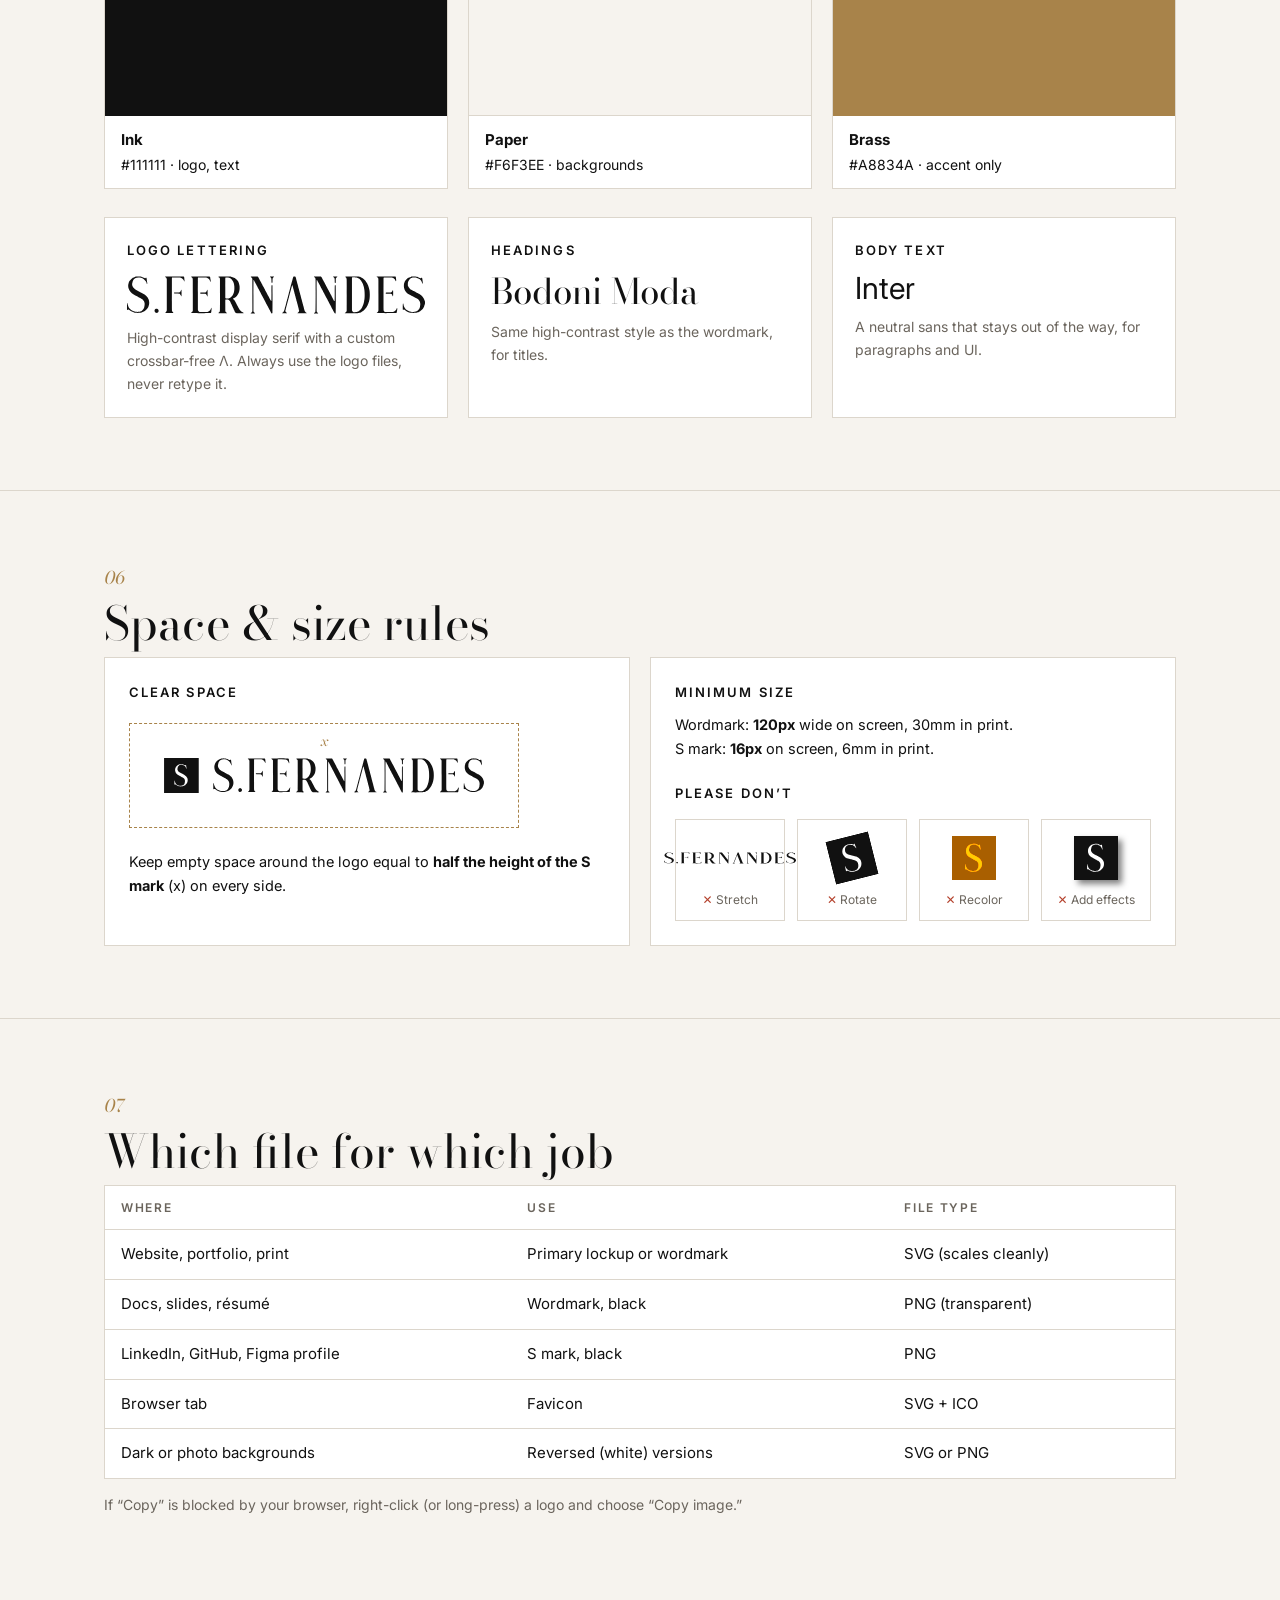
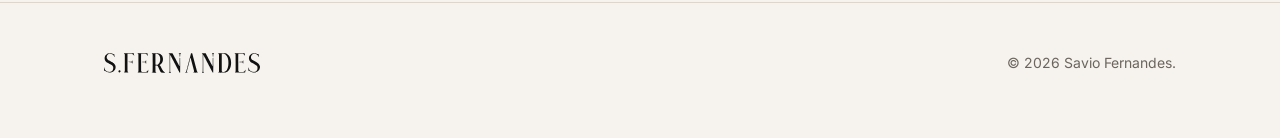
==== commit d9a0a25b: "Update index.html" ====
--- a/Logo/index.html
+++ b/Logo/index.html
@@ -353,7 +353,7 @@
 <footer>
   <div class="wrap">
     <img src="files/sf-wordmark-black.svg" alt="S.FERNANDES">
-    <span>© 2026 Savio Fernandes. Logo, design and sketches are my own. Page built with help from Claude, an AI assistant by Anthropic.</span>
+    <span>© 2026 Savio Fernandes.</span>
   </div>
 </footer>
 
